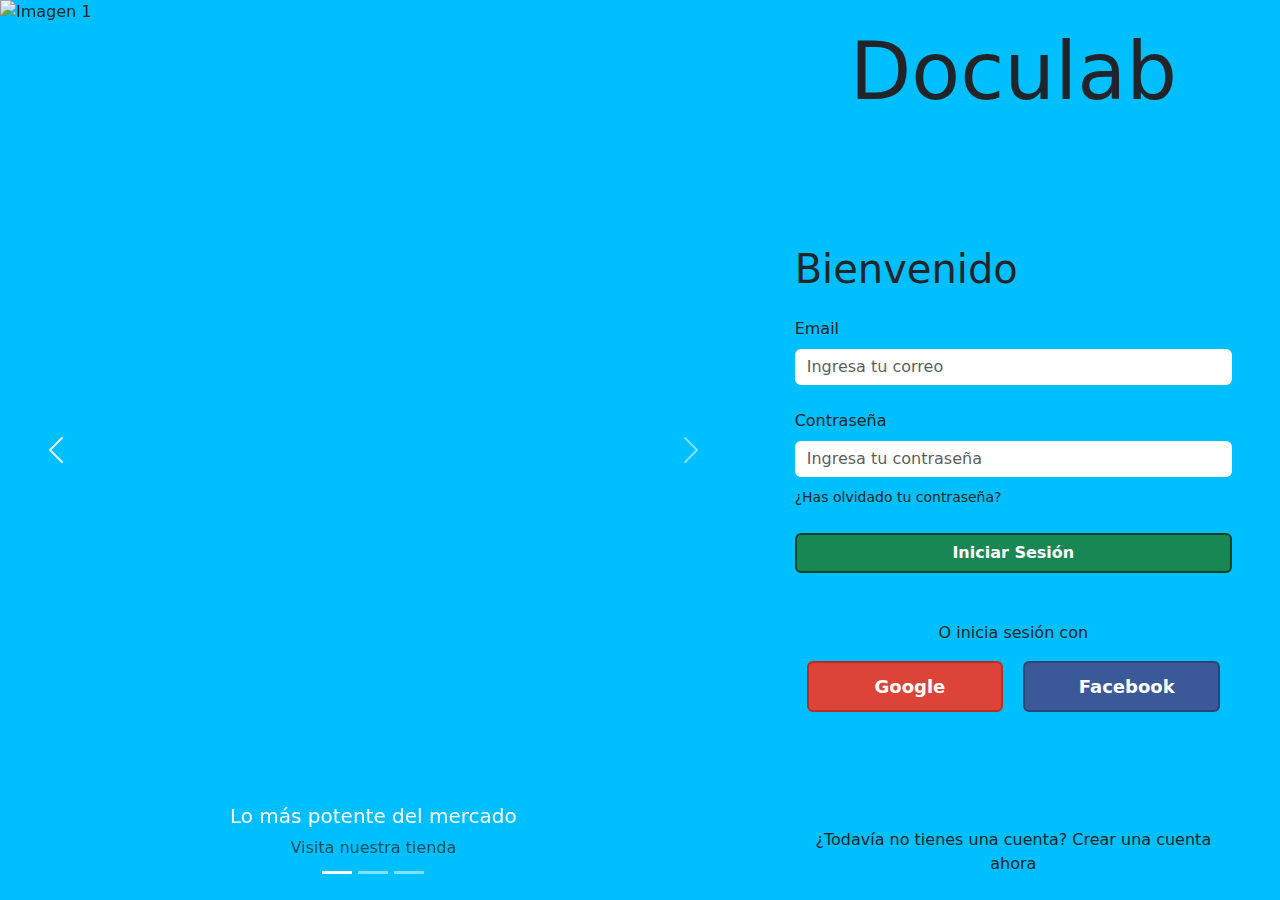
==== login.html @ 42199e77 "se modifico el login" ====
<!DOCTYPE html>
<html lang="es">
<head>
    <meta charset="UTF-8">
    <meta name="viewport" content="width=device-width, initial-scale=1.0">
    <title>Carrusel Mejorado</title>
    <link href="https://cdn.jsdelivr.net/npm/bootstrap@5.3.0/dist/css/bootstrap.min.css" rel="stylesheet">
    <script src="https://code.jquery.com/jquery-3.6.0.min.js"></script>
    <script src="https://cdn.jsdelivr.net/npm/jquery-easy@1.0.0/jquery.easy.min.js"></script>
    <style>
        body {
            background-color: #b3e0ff; /* Color celeste */
        }

        .carousel-item img {
            width: 100%;
            height: 100vh; /* Ajusta a la altura de la pantalla */
            object-fit: cover; /* Mantiene la proporción y recorta si es necesario */
        }

        .btn {
            border: 2px solid #0a4325 !important; /* Hace que los bordes sean más visibles */
            font-weight: bold;
        }

        .btn-outline-light {
            color: black !important;
            background-color: white !important;
            border: 2px solid black !important;
        }
        body {
        background-color: #00bfff; /* Celeste */
    }

    .btn-google {
        background-color: #db4437 !important;
        color: white !important;
        border: 2px solid #b92d24 !important;
        font-size: 18px;
        padding: 10px 20px;
        display: flex;
        align-items: center;
        justify-content: center;
        gap: 10px;
        width: 45%;
    }

    .btn-facebook {
        background-color: #3b5998 !important;
        color: white !important;
        border: 2px solid #2d4373 !important;
        font-size: 18px;
        padding: 10px 20px;
        display: flex;
        align-items: center;
        justify-content: center;
        gap: 10px;
        width: 45%;
    }

    .btn i {
        font-size: 22px;
    }

    .social-buttons {
        display: flex;
        justify-content: center;
        gap: 20px;
    }
    </style>
</head>
<body>

<div class="row g-0">
    <div class="col-lg-7 d-none d-lg-block">
        <div id="carouselExampleCaptions" class="carousel slide">
            <div class="carousel-indicators">
                <button type="button" data-bs-target="#carouselExampleCaptions" data-bs-slide-to="0" class="active" aria-current="true" aria-label="Slide 1"></button>
                <button type="button" data-bs-target="#carouselExampleCaptions" data-bs-slide-to="1" aria-label="Slide 2"></button>
                <button type="button" data-bs-target="#carouselExampleCaptions" data-bs-slide-to="2" aria-label="Slide 3"></button>
            </div>
            <div class="carousel-inner">
                <div class="carousel-item active">
                    <img src="img/alogin.jpg" class="d-block w-100" alt="Imagen 1">
                    <div class="carousel-caption d-none d-md-block">
                        <h5 class="font-weight-bold">Lo más potente del mercado</h5>
                        <a href="#" class="text-decoration-none text-muted">Visita nuestra tienda</a>
                    </div>
                </div>
                <div class="carousel-item">
                    <img src="img/blogin.jpg" class="d-block w-100" alt="Imagen 2">
                    <div class="carousel-caption d-none d-md-block">
                        <h5 class="font-weight-bold">Descubre la nueva generación</h5>
                        <a href="#" class="text-decoration-none text-muted">Visita nuestra tienda</a>
                    </div>
                </div>
                <div class="carousel-item">
                    <img src="img/clogin.jpg" class="d-block w-100" alt="Imagen 3">
                    <div class="carousel-caption d-none d-md-block">
                        <h5 class="font-weight-bold">Innovación sin límites</h5>
                        <a href="#" class="text-decoration-none text-muted">Explora más</a>
                    </div>
                </div>
            </div>
            <button class="carousel-control-prev" type="button" data-bs-target="#carouselExampleCaptions" data-bs-slide="prev">
                <span class="carousel-control-prev-icon" aria-hidden="true"></span>
                <span class="visually-hidden">Previous</span>
            </button>
            <button class="carousel-control-next" type="button" data-bs-target="#carouselExampleCaptions" data-bs-slide="next">
                <span class="carousel-control-next-icon" aria-hidden="true"></span>
                <span class="visually-hidden">Next</span>
            </button>
        </div>
    </div>

    <div class="col-lg-5 d-flex flex-column align-items-end min-vh-100">
        <div class="px-lg-5 pt-lg-4 pb-lg-3 p-4 w-100 mb-auto">
            <h1 class="text-dark font-weight-bold display-1 text-center">Doculab</h1>
        </div>
        <div class="px-lg-5 py-lg-4 p-4 w-100 align-self-center">
            <h1 class="font-weight-bold mb-4">Bienvenido</h1>
            <form class="mb-5">
                <div class="mb-4">
                    <label for="exampleInputEmail1" class="form-label font-weight-bold">Email</label>
                    <input type="email" class="form-control border-0" placeholder="Ingresa tu correo" id="exampleInputEmail1" aria-describedby="emailHelp">
                </div>
                <div class="mb-4">
                    <label for="exampleInputPassword1" class="form-label">Contraseña</label>
                    <input type="password" class="form-control border-0 mb-2" placeholder="Ingresa tu contraseña">
                    <a href="" id="emailHelp" class="form-text text-dark text-decoration-none">¿Has olvidado tu contraseña?</a>
                </div>
                <button type="submit" class="btn btn-success w-100">Iniciar Sesión</button>
            </form>
            <p class="font-weight-bold text-center">O inicia sesión con</p>
            <div class="social-buttons">
                <button class="btn btn-google">
                    <i class="fa-brands fa-google"></i> Google
                </button>
                <button class="btn btn-facebook">
                    <i class="fa-brands fa-facebook"></i> Facebook
                </button>
            </div>
        </div>
        <div class="text-center px-lg-5 pt-lg-3 pb-lg-4 p-4 w-100 mt-auto">
            <p class="d-inline-block mb-0">¿Todavía no tienes una cuenta?</p> <a class="text-dark text-decoration-none" href="register.html">Crear una cuenta ahora</a>
        </div>
    </div>
</div>

<script>
    $(document).ready(function () {
        // Configurar el intervalo de cambio de imágenes a 2 segundos
        let interval = 5000;

        // Inicializar carrusel de Bootstrap sin la transición automática para controlarlo con jQuery
        let $carousel = $("#carouselExampleCaptions");
        $carousel.carousel({ interval: false });

        function nextSlide() {
            let $active = $(".carousel .carousel-item.active");
            let $next = $active.next(".carousel-item");

            if ($next.length === 0) {
                $next = $(".carousel .carousel-item").first(); // Vuelve al primer slide si está en el último
            }

            $active.fadeOut(800, function () {
                $(this).removeClass("active");
                $next.fadeIn(800).addClass("active");
            });

            $carousel.carousel("next"); // Mueve el indicador de Bootstrap
        }

        // Ejecutar el cambio automático de imágenes cada 2 segundos
        setInterval(nextSlide, interval);
    });
</script>

<script src="https://cdn.jsdelivr.net/npm/bootstrap@5.3.0/dist/js/bootstrap.bundle.min.js"></script>
<script src="https://cdnjs.cloudflare.com/ajax/libs/font-awesome/6.4.2/js/all.min.js"></script>

</body>
</html>
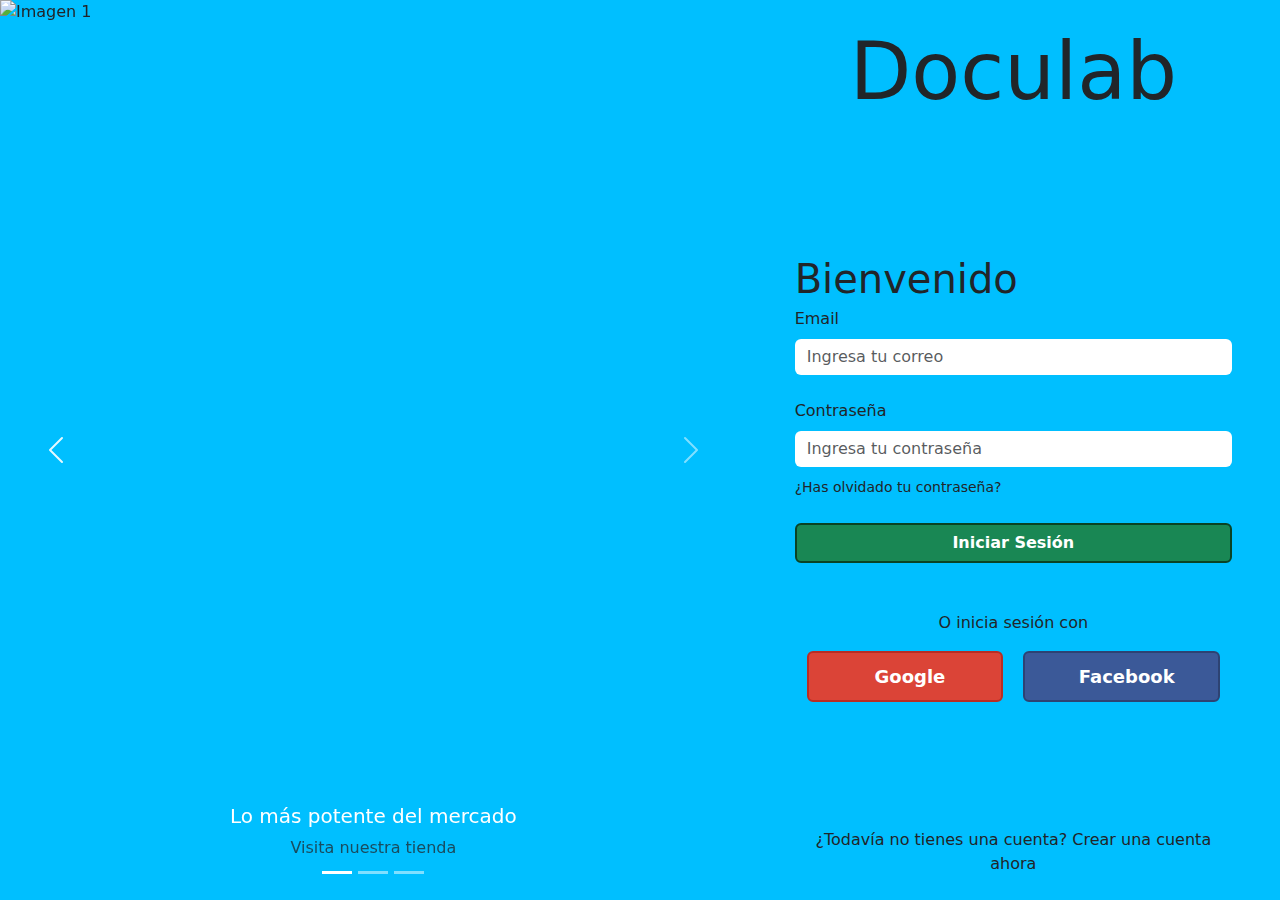
==== commit 20672eb2: "Validaciones Login" ====
--- a/login.html
+++ b/login.html
@@ -3,7 +3,7 @@
 <head>
     <meta charset="UTF-8">
     <meta name="viewport" content="width=device-width, initial-scale=1.0">
-    <title>Carrusel Mejorado</title>
+    <title>login</title>
     <link href="https://cdn.jsdelivr.net/npm/bootstrap@5.3.0/dist/css/bootstrap.min.css" rel="stylesheet">
     <script src="https://code.jquery.com/jquery-3.6.0.min.js"></script>
     <script src="https://cdn.jsdelivr.net/npm/jquery-easy@1.0.0/jquery.easy.min.js"></script>
@@ -114,11 +114,11 @@
     </div>
 
     <div class="col-lg-5 d-flex flex-column align-items-end min-vh-100">
-        <div class="px-lg-5 pt-lg-4 pb-lg-3 p-4 w-100 mb-auto">
-            <h1 class="text-dark font-weight-bold display-1 text-center">Doculab</h1>
+        <div class="px-lg-5 pt-lg-4 pb-lg-3 p-2 w-100 mb-auto">
+            <h2 class="text-dark font-weight-bold display-1 text-center">Doculab</h2>
         </div>
         <div class="px-lg-5 py-lg-4 p-4 w-100 align-self-center">
-            <h1 class="font-weight-bold mb-4">Bienvenido</h1>
+            <h1 class="font-weight-bold mb-1">Bienvenido</h1>
             <form class="mb-5">
                 <div class="mb-4">
                     <label for="exampleInputEmail1" class="form-label font-weight-bold">Email</label>
@@ -133,10 +133,10 @@
             </form>
             <p class="font-weight-bold text-center">O inicia sesión con</p>
             <div class="social-buttons">
-                <button class="btn btn-google">
+                <button class="btn btn-google btn-success">
                     <i class="fa-brands fa-google"></i> Google
                 </button>
-                <button class="btn btn-facebook">
+                <button class="btn btn-facebook btn-success">
                     <i class="fa-brands fa-facebook"></i> Facebook
                 </button>
             </div>
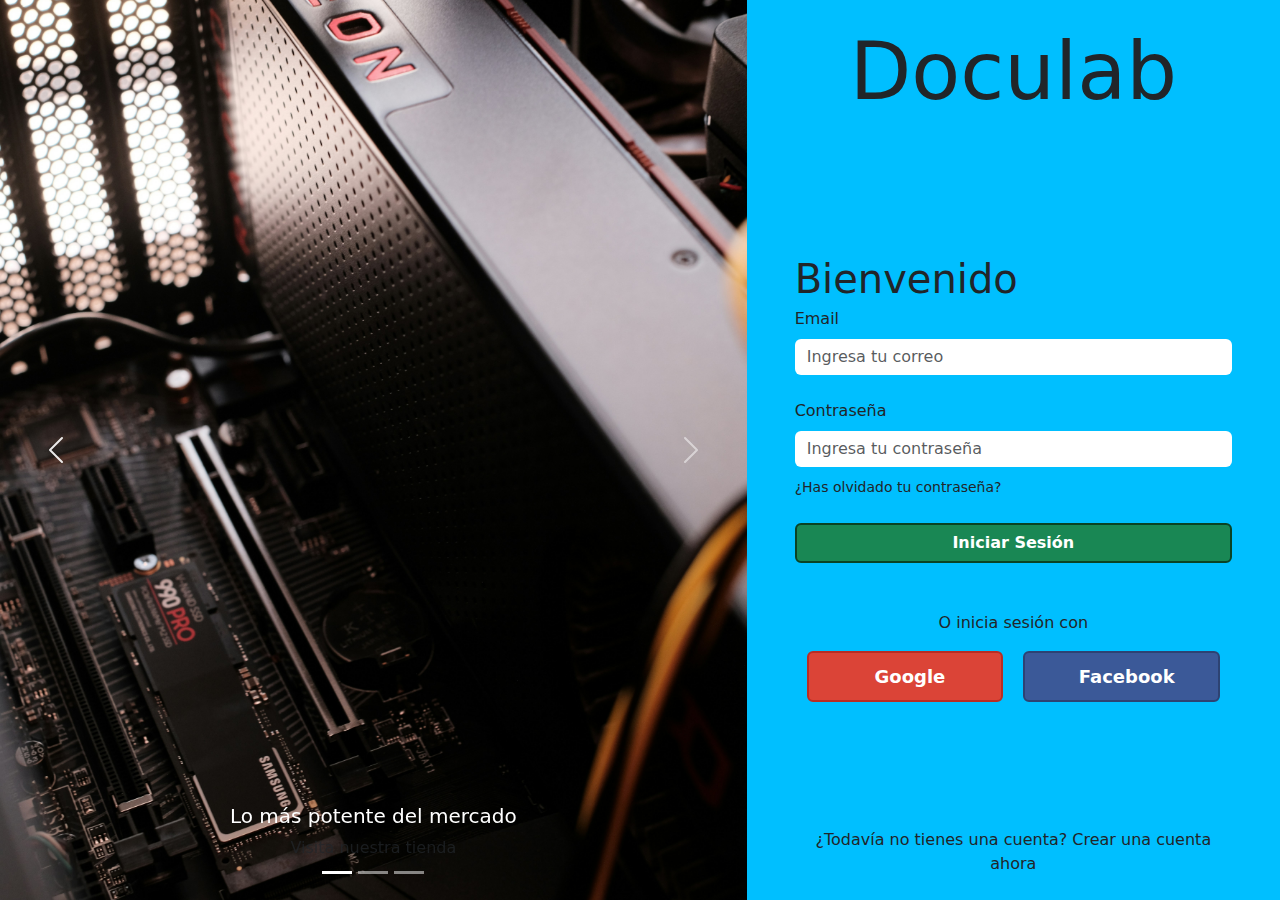
==== commit 39c4a989: "Modificacion del carrucel" ====
--- a/login.html
+++ b/login.html
@@ -101,6 +101,13 @@
                         <a href="#" class="text-decoration-none text-muted">Explora más</a>
                     </div>
                 </div>
+                <div class="carousel-item active">
+                  <img src="img/dlogin.jpg" class="d-block w-100" alt="Imagen 1">
+                  <div class="carousel-caption d-none d-md-block">
+                      <h5 class="font-weight-bold">Lo más potente del mercado</h5>
+                      <a href="#" class="text-decoration-none text-muted">Visita nuestra tienda</a>
+                  </div>
+              </div>
             </div>
             <button class="carousel-control-prev" type="button" data-bs-target="#carouselExampleCaptions" data-bs-slide="prev">
                 <span class="carousel-control-prev-icon" aria-hidden="true"></span>
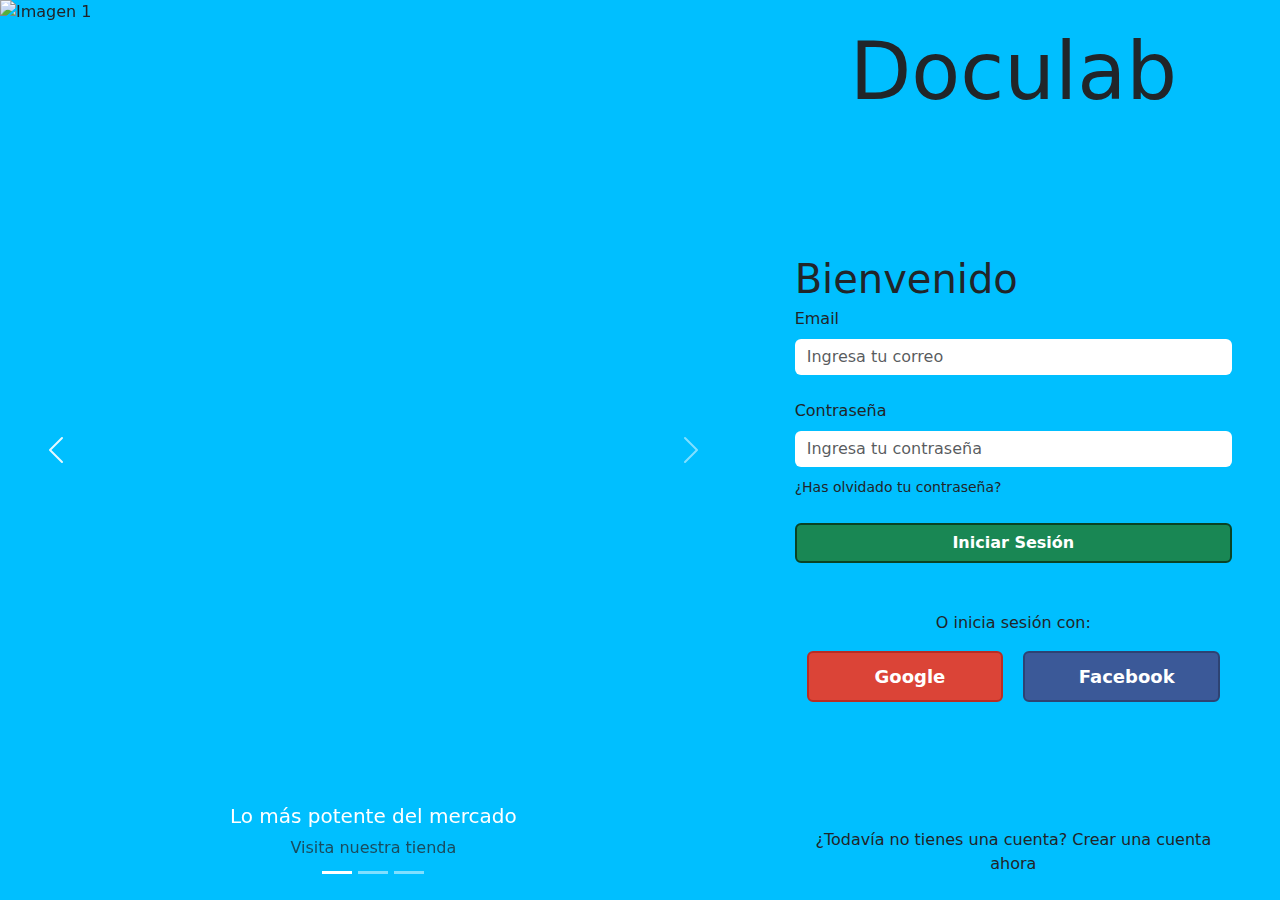
==== commit 3024f43a: "arreglo de los botones del login" ====
--- a/login.html
+++ b/login.html
@@ -101,7 +101,7 @@
                         <a href="#" class="text-decoration-none text-muted">Explora más</a>
                     </div>
                 </div>
-                <div class="carousel-item active">
+                <div class="carousel-item">
                   <img src="img/dlogin.jpg" class="d-block w-100" alt="Imagen 1">
                   <div class="carousel-caption d-none d-md-block">
                       <h5 class="font-weight-bold">Lo más potente del mercado</h5>
@@ -138,7 +138,7 @@
                 </div>
                 <button type="submit" class="btn btn-success w-100">Iniciar Sesión</button>
             </form>
-            <p class="font-weight-bold text-center">O inicia sesión con</p>
+            <p class="font-weight-bold text-center">O inicia sesión con:</p>
             <div class="social-buttons">
                 <button class="btn btn-google btn-success">
                     <i class="fa-brands fa-google"></i> Google
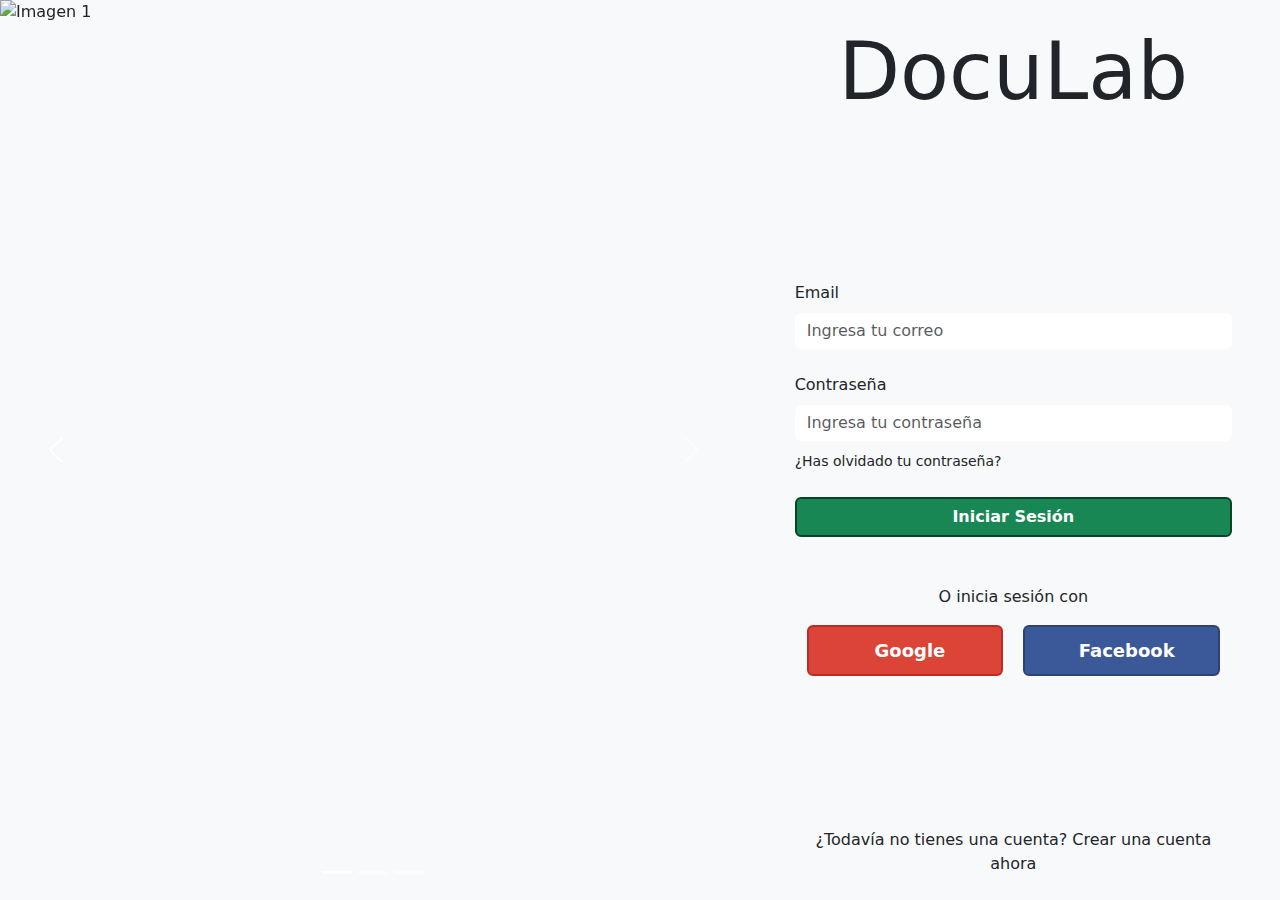
==== commit 14fdf347: "change colors on login and register" ====
--- a/login.html
+++ b/login.html
@@ -29,7 +29,8 @@
             border: 2px solid black !important;
         }
         body {
-        background-color: #00bfff; /* Celeste */
+            background-color: #F0F0F0;
+
     }
 
     .btn-google {
@@ -69,113 +70,93 @@
     }
     </style>
 </head>
-<body>
+<body class="vh-100 d-flex flex-column bg-light">
 
-<div class="row g-0">
-    <div class="col-lg-7 d-none d-lg-block">
-        <div id="carouselExampleCaptions" class="carousel slide">
-            <div class="carousel-indicators">
-                <button type="button" data-bs-target="#carouselExampleCaptions" data-bs-slide-to="0" class="active" aria-current="true" aria-label="Slide 1"></button>
-                <button type="button" data-bs-target="#carouselExampleCaptions" data-bs-slide-to="1" aria-label="Slide 2"></button>
-                <button type="button" data-bs-target="#carouselExampleCaptions" data-bs-slide-to="2" aria-label="Slide 3"></button>
-            </div>
-            <div class="carousel-inner">
-                <div class="carousel-item active">
-                    <img src="img/alogin.jpg" class="d-block w-100" alt="Imagen 1">
-                    <div class="carousel-caption d-none d-md-block">
-                        <h5 class="font-weight-bold">Lo más potente del mercado</h5>
-                        <a href="#" class="text-decoration-none text-muted">Visita nuestra tienda</a>
+    <div class="row g-0">
+        <div class="col-lg-7 d-none d-lg-block carrusel">
+            <div id="carouselExampleCaptions" class="carousel slide">
+                <div class="carousel-indicators">
+                    <button type="button" data-bs-target="#carouselExampleCaptions" data-bs-slide-to="0" class="active"
+                        aria-current="true" aria-label="Slide 1"></button>
+                    <button type="button" data-bs-target="#carouselExampleCaptions" data-bs-slide-to="1"
+                        aria-label="Slide 2"></button>
+                    <button type="button" data-bs-target="#carouselExampleCaptions" data-bs-slide-to="2"
+                        aria-label="Slide 3"></button>
+                </div>
+                <div class="carousel-inner">
+                    <div class="carousel-item active">
+                        <img src="img/alogin.jpg" class="d-block w-100" alt="Imagen 1">
+                    </div>
+                    <div class="carousel-item">
+                        <img src="img/blogin.jpg" class="d-block w-100" alt="Imagen 2">
+                    </div>
+                    <div class="carousel-item">
+                        <img src="img/clogin.jpg" class="d-block w-100" alt="Imagen 3">
                     </div>
                 </div>
-                <div class="carousel-item">
-                    <img src="img/blogin.jpg" class="d-block w-100" alt="Imagen 2">
-                    <div class="carousel-caption d-none d-md-block">
-                        <h5 class="font-weight-bold">Descubre la nueva generación</h5>
-                        <a href="#" class="text-decoration-none text-muted">Visita nuestra tienda</a>
-                    </div>
-                </div>
-                <div class="carousel-item">
-                    <img src="img/clogin.jpg" class="d-block w-100" alt="Imagen 3">
-                    <div class="carousel-caption d-none d-md-block">
-                        <h5 class="font-weight-bold">Innovación sin límites</h5>
-                        <a href="#" class="text-decoration-none text-muted">Explora más</a>
-                    </div>
-                </div>
-                <div class="carousel-item">
-                  <img src="img/dlogin.jpg" class="d-block w-100" alt="Imagen 1">
-                  <div class="carousel-caption d-none d-md-block">
-                      <h5 class="font-weight-bold">Lo más potente del mercado</h5>
-                      <a href="#" class="text-decoration-none text-muted">Visita nuestra tienda</a>
-                  </div>
-              </div>
-            </div>
-            <button class="carousel-control-prev" type="button" data-bs-target="#carouselExampleCaptions" data-bs-slide="prev">
-                <span class="carousel-control-prev-icon" aria-hidden="true"></span>
-                <span class="visually-hidden">Previous</span>
-            </button>
-            <button class="carousel-control-next" type="button" data-bs-target="#carouselExampleCaptions" data-bs-slide="next">
-                <span class="carousel-control-next-icon" aria-hidden="true"></span>
-                <span class="visually-hidden">Next</span>
-            </button>
-        </div>
-    </div>
-
-    <div class="col-lg-5 d-flex flex-column align-items-end min-vh-100">
-        <div class="px-lg-5 pt-lg-4 pb-lg-3 p-2 w-100 mb-auto">
-            <h2 class="text-dark font-weight-bold display-1 text-center">Doculab</h2>
-        </div>
-        <div class="px-lg-5 py-lg-4 p-4 w-100 align-self-center">
-            <h1 class="font-weight-bold mb-1">Bienvenido</h1>
-            <form class="mb-5">
-                <div class="mb-4">
-                    <label for="exampleInputEmail1" class="form-label font-weight-bold">Email</label>
-                    <input type="email" class="form-control border-0" placeholder="Ingresa tu correo" id="exampleInputEmail1" aria-describedby="emailHelp">
-                </div>
-                <div class="mb-4">
-                    <label for="exampleInputPassword1" class="form-label">Contraseña</label>
-                    <input type="password" class="form-control border-0 mb-2" placeholder="Ingresa tu contraseña">
-                    <a href="" id="emailHelp" class="form-text text-dark text-decoration-none">¿Has olvidado tu contraseña?</a>
-                </div>
-                <button type="submit" class="btn btn-success w-100">Iniciar Sesión</button>
-            </form>
-            <p class="font-weight-bold text-center">O inicia sesión con:</p>
-            <div class="social-buttons">
-                <button class="btn btn-google btn-success">
-                    <i class="fa-brands fa-google"></i> Google
+                <button class="carousel-control-prev" type="button" data-bs-target="#carouselExampleCaptions"
+                    data-bs-slide="prev">
+                    <span class="carousel-control-prev-icon" aria-hidden="true"></span>
+                    <span class="visually-hidden">Previous</span>
                 </button>
-                <button class="btn btn-facebook btn-success">
-                    <i class="fa-brands fa-facebook"></i> Facebook
+                <button class="carousel-control-next" type="button" data-bs-target="#carouselExampleCaptions"
+                    data-bs-slide="next">
+                    <span class="carousel-control-next-icon" aria-hidden="true"></span>
+                    <span class="visually-hidden">Next</span>
                 </button>
             </div>
         </div>
-        <div class="text-center px-lg-5 pt-lg-3 pb-lg-4 p-4 w-100 mt-auto">
-            <p class="d-inline-block mb-0">¿Todavía no tienes una cuenta?</p> <a class="text-dark text-decoration-none" href="register.html">Crear una cuenta ahora</a>
+    
+        <div class="col-lg-5 d-flex flex-column align-items-end min-vh-100">
+            <div class="px-lg-5 pt-lg-4 pb-lg-3 p-4 w-100 mb-auto">
+                <h1 class="text-dark font-weight-bold display-1 text-center">DocuLab</h1>
+            </div>
+            <div class="px-lg-5 py-lg-4 p-4 w-100 align-self-center">
+                <form class="mb-5">
+                    <div class="mb-4">
+                        <label for="exampleInputEmail1" class="form-label font-weight-bold">Email</label>
+                        <input type="email" class="form-control border-0" placeholder="Ingresa tu correo" id="exampleInputEmail1" aria-describedby="emailHelp">
+                    </div>
+                    <div class="mb-4">
+                        <label for="exampleInputPassword1" class="form-label">Contraseña</label>
+                        <input type="password" class="form-control border-0 mb-2" placeholder="Ingresa tu contraseña">
+                        <a href="" id="emailHelp" class="form-text text-dark text-decoration-none">¿Has olvidado tu contraseña?</a>
+                    </div>
+                    <button type="submit" class="btn btn-success w-100">Iniciar Sesión</button>
+                </form>
+                <p class="font-weight-bold text-center">O inicia sesión con</p>
+                <div class="social-buttons">
+                    <button class="btn btn-google">
+                        <i class="fa-brands fa-google"></i> Google
+                    </button>
+                    <button class="btn btn-facebook">
+                        <i class="fa-brands fa-facebook"></i> Facebook
+                    </button>
+                </div>
+            </div>
+            <div class="text-center px-lg-5 pt-lg-3 pb-lg-4 p-4 w-100 mt-auto">
+                <p class="d-inline-block mb-0">¿Todavía no tienes una cuenta?</p> <a class="text-dark text-decoration-none" href="register.html">Crear una cuenta ahora</a>
+            </div>
         </div>
     </div>
-</div>
 
 <script>
     $(document).ready(function () {
         // Configurar el intervalo de cambio de imágenes a 2 segundos
         let interval = 5000;
-
         // Inicializar carrusel de Bootstrap sin la transición automática para controlarlo con jQuery
         let $carousel = $("#carouselExampleCaptions");
         $carousel.carousel({ interval: false });
-
         function nextSlide() {
             let $active = $(".carousel .carousel-item.active");
             let $next = $active.next(".carousel-item");
-
             if ($next.length === 0) {
                 $next = $(".carousel .carousel-item").first(); // Vuelve al primer slide si está en el último
             }
-
-            $active.fadeOut(800, function () {
+            $active.fadeOut(900, function () {
                 $(this).removeClass("active");
-                $next.fadeIn(800).addClass("active");
+                $next.fadeIn(900).addClass("active");
             });
-
             $carousel.carousel("next"); // Mueve el indicador de Bootstrap
         }
 
